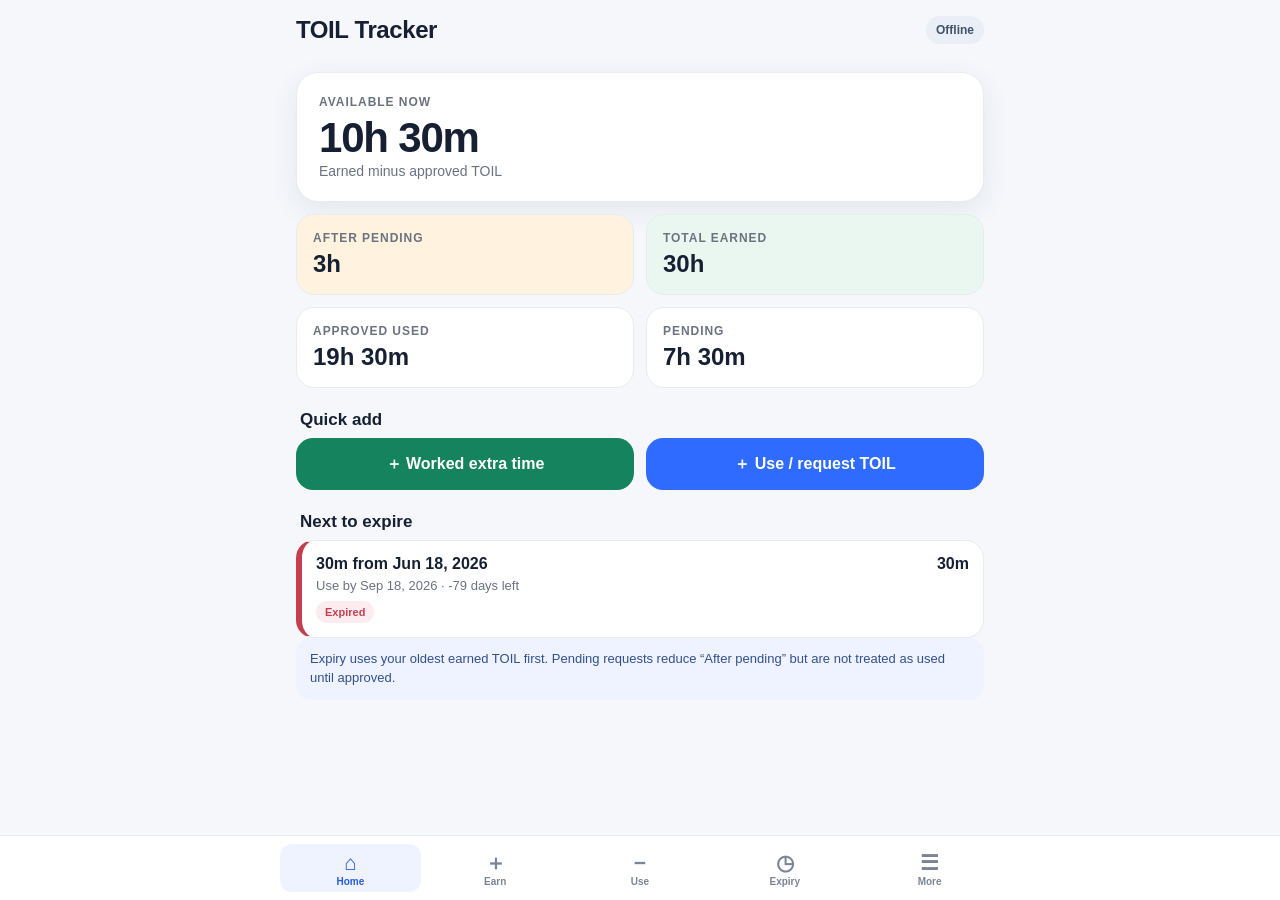
==== index.html @ 0cffee34 "Add files via upload" ====
<!doctype html>
<html lang="en">
<head>
<meta charset="utf-8"><meta name="viewport" content="width=device-width,initial-scale=1,viewport-fit=cover">
<meta name="theme-color" content="#17324d">
<link rel="manifest" href="manifest.json">
<link rel="icon" href="icon.svg" type="image/svg+xml">
<title>TOIL Tracker</title>
<link rel="stylesheet" href="styles.css">
</head>
<body>
<div class="app">
  <header class="topbar"><div class="brand"><h1>TOIL Tracker</h1><div class="pill">Offline</div></div></header>
  <main>
    <section id="home" class="screen active">
      <div class="card hero"><div class="eyebrow">Available now</div><div class="big" id="availableNow">—</div><div class="sub">Earned minus approved TOIL</div></div>
      <div class="grid2">
        <div class="metric orange"><div class="eyebrow">After pending</div><div class="v" id="afterPending">—</div></div>
        <div class="metric green"><div class="eyebrow">Total earned</div><div class="v" id="earnedTotal">—</div></div>
      </div>
      <div class="grid2" style="margin-top:12px">
        <div class="metric"><div class="eyebrow">Approved used</div><div class="v" id="approvedTotal">—</div></div>
        <div class="metric"><div class="eyebrow">Pending</div><div class="v" id="pendingTotal">—</div></div>
      </div>
      <div class="section-title">Quick add</div>
      <div class="quick">
        <button class="btn green" onclick="showScreen('earn')">＋ Worked extra time</button>
        <button class="btn primary" onclick="showScreen('take')">＋ Use / request TOIL</button>
      </div>
      <div class="section-title">Next to expire</div><div id="nextExpiry"></div>
      <div class="notice">Expiry uses your oldest earned TOIL first. Pending requests reduce “After pending” but are not treated as used until approved.</div>
    </section>

    <section id="earn" class="screen">
      <div class="card"><div class="section-title" style="margin-top:0">Log extra time worked</div>
      <form id="earnedForm">
        <label>Date<input id="earnDate" type="date" required></label>
        <div><label>Time worked</label><div class="duration">
          <label>Hours<input id="earnHours" type="number" min="0" max="24" inputmode="numeric"></label>
          <label>Minutes<input id="earnMinutes" type="number" min="0" max="59" inputmode="numeric"></label>
        </div></div>
        <div class="chips"><button type="button" class="chip" onclick="setDuration('earn',60)">1 hour</button><button type="button" class="chip" onclick="setDuration('earn',30)">30 min</button><button type="button" class="chip" onclick="setDuration('earn',450)">7h 30m</button></div>
        <label>What was it for? <span style="font-weight:400">(optional)</span><textarea id="earnNote" placeholder="e.g. QFTs"></textarea></label>
        <button class="btn green" type="submit">Save earned time</button>
      </form></div>
    </section>

    <section id="take" class="screen">
      <div class="card"><div class="section-title" style="margin-top:0">Log TOIL request / use</div>
      <form id="takenForm">
        <label>Date<input id="takeDate" type="date" required></label>
        <div><label>TOIL time</label><div class="duration">
          <label>Hours<input id="takeHours" type="number" min="0" max="24" inputmode="numeric"></label>
          <label>Minutes<input id="takeMinutes" type="number" min="0" max="59" inputmode="numeric"></label>
        </div></div>
        <div class="chips"><button type="button" class="chip" onclick="setDuration('take',450)">Full day · 7h 30m</button><button type="button" class="chip" onclick="setDuration('take',225)">Half day · 3h 45m</button><button type="button" class="chip" onclick="setDuration('take',60)">1 hour</button></div>
        <label>Status<select id="takeStatus"><option>Requested</option><option>Approved</option><option>Rejected</option><option>Cancelled</option></select></label>
        <label>Note <span style="font-weight:400">(optional)</span><textarea id="takeNote" placeholder="e.g. Christmas Eve"></textarea></label>
        <button class="btn primary" type="submit">Save TOIL entry</button>
      </form></div>
    </section>

    <section id="expiry" class="screen">
      <div class="card"><div class="section-title" style="margin-top:0">3‑month expiry</div>
      <div class="sub">Green = 31+ days · Orange = 15–30 days · Red = 14 days or less.</div></div>
      <div id="expiryList" class="list"></div>
    </section>

    <section id="more" class="screen">
      <div class="card"><div class="section-title" style="margin-top:0">History</div><div id="historyList" class="list"></div></div>

      <div class="card"><div class="section-title" style="margin-top:0">Overtime</div>
      <form id="overtimeForm">
        <label>Date<input id="otDate" type="date" required></label>
        <div class="duration"><label>Hours<input id="otHours" type="number" min="0" max="24" inputmode="numeric"></label><label>Minutes<input id="otMinutes" type="number" min="0" max="59" inputmode="numeric"></label></div>
        <label>Type<select id="otType"><option>Paid overtime</option><option>Saturday enhancement</option><option>Other</option></select></label>
        <label>Status<select id="otStatus"><option>To submit</option><option>Submitted</option><option>Approved</option><option>Paid</option><option>Logged</option></select></label>
        <label>Note<textarea id="otNote" placeholder="Optional"></textarea></label>
        <button class="btn secondary" type="submit">Save overtime</button>
      </form>
      <hr><div id="overtimeList" class="list"></div></div>

      <div class="card"><div class="section-title" style="margin-top:0">Backup</div>
        <div class="notice">Your data lives only in this browser/device. Export a backup occasionally.</div>
        <div class="quick" style="margin-top:12px"><button id="backupBtn" class="btn ghost">Export backup</button><label class="btn ghost" style="text-align:center">Restore backup<input id="restoreFile" type="file" accept=".json,application/json" style="display:none"></label></div>
        <button id="resetBtn" class="btn ghost" style="width:100%;margin-top:12px">Reset to original data</button>
      </div>
    </section>
  </main>
</div>
<nav class="bottomnav"><div class="navinner">
  <button class="navbtn active" data-screen="home"><span>⌂</span>Home</button>
  <button class="navbtn" data-screen="earn"><span>＋</span>Earn</button>
  <button class="navbtn" data-screen="take"><span>−</span>Use</button>
  <button class="navbtn" data-screen="expiry"><span>◷</span>Expiry</button>
  <button class="navbtn" data-screen="more"><span>☰</span>More</button>
</div></nav>
<script src="app.js"></script>
</body></html>
---- styles.css ----
:root{
  --bg:#f5f7fb;--card:#fff;--text:#172033;--muted:#6b7280;--line:#e7ebf2;
  --navy:#17324d;--blue:#2f6bff;--green:#16835f;--green-bg:#e9f7f0;
  --orange:#c56b00;--orange-bg:#fff3df;--red:#c33f50;--red-bg:#fdecef;
  --grey-bg:#f1f3f6;--shadow:0 8px 28px rgba(24,39,75,.08);--r:22px;
}
*{box-sizing:border-box}
html,body{margin:0;padding:0;background:var(--bg);color:var(--text);font-family:-apple-system,BlinkMacSystemFont,"Segoe UI",Roboto,Arial,sans-serif}
body{padding-bottom:96px}
.app{max-width:720px;margin:0 auto}
.topbar{position:sticky;top:0;z-index:20;background:rgba(245,247,251,.94);backdrop-filter:blur(16px);padding:16px 16px 8px}
.brand{display:flex;align-items:center;justify-content:space-between}
.brand h1{font-size:24px;margin:0;font-weight:800;letter-spacing:-.4px}
.pill{font-size:12px;font-weight:700;padding:7px 10px;border-radius:999px;background:#e9eef7;color:#42526a}
main{padding:8px 16px 24px}
.screen{display:none}.screen.active{display:block}
.card{background:var(--card);border:1px solid var(--line);border-radius:var(--r);box-shadow:var(--shadow);padding:18px;margin:12px 0}
.hero{padding:22px}
.eyebrow{font-size:12px;text-transform:uppercase;letter-spacing:.08em;color:var(--muted);font-weight:800}
.big{font-size:42px;line-height:1;font-weight:850;margin:8px 0 4px;letter-spacing:-1.2px}
.sub{color:var(--muted);font-size:14px}
.grid2{display:grid;grid-template-columns:1fr 1fr;gap:12px}
.metric{padding:16px;border-radius:18px;border:1px solid var(--line);background:#fff}
.metric .v{font-size:24px;font-weight:800;margin-top:5px}
.metric.green{background:var(--green-bg)}.metric.orange{background:var(--orange-bg)}
.section-title{font-size:17px;font-weight:800;margin:22px 4px 8px}
.quick{display:grid;grid-template-columns:1fr 1fr;gap:12px}
.btn{appearance:none;border:0;border-radius:17px;padding:15px 16px;font-size:16px;font-weight:800;cursor:pointer;min-height:52px}
.btn.primary{background:var(--blue);color:#fff}.btn.secondary{background:#eaf0ff;color:#204fc8}
.btn.green{background:var(--green);color:#fff}.btn.red{background:var(--red);color:#fff}
.btn.ghost{background:#fff;border:1px solid var(--line);color:var(--text)}
.btn.small{padding:9px 11px;min-height:0;font-size:13px;border-radius:12px}
form{display:grid;gap:12px}
label{font-size:13px;color:var(--muted);font-weight:700}
input,select,textarea{width:100%;border:1px solid #dfe4ec;border-radius:15px;background:#fff;padding:14px 14px;font-size:16px;color:var(--text);outline:none}
input:focus,select:focus,textarea:focus{border-color:#8aa8ff;box-shadow:0 0 0 3px #eaf0ff}
textarea{min-height:82px;resize:vertical}
.duration{display:grid;grid-template-columns:1fr 1fr;gap:10px}
.chips{display:flex;flex-wrap:wrap;gap:8px}
.chip{border:1px solid var(--line);background:#fff;padding:9px 12px;border-radius:999px;font-weight:750;font-size:13px;cursor:pointer}
.list{display:grid;gap:10px}
.item{background:#fff;border:1px solid var(--line);border-radius:18px;padding:14px 14px;display:grid;grid-template-columns:1fr auto;gap:10px}
.item-title{font-weight:800}.item-meta{font-size:13px;color:var(--muted);margin-top:4px;line-height:1.4}
.amount{font-size:16px;font-weight:850;text-align:right;white-space:nowrap}
.badge{display:inline-block;border-radius:999px;padding:5px 9px;font-size:11px;font-weight:850;margin-top:6px}
.badge.green{background:var(--green-bg);color:var(--green)}.badge.orange{background:var(--orange-bg);color:var(--orange)}
.badge.red{background:var(--red-bg);color:var(--red)}.badge.grey{background:var(--grey-bg);color:#667085}
.expiry{border-left:6px solid transparent}.expiry.green{border-left-color:var(--green)}.expiry.orange{border-left-color:var(--orange)}.expiry.red{border-left-color:var(--red)}.expiry.grey{border-left-color:#b4bbc5}
.bottomnav{position:fixed;left:0;right:0;bottom:0;z-index:30;background:rgba(255,255,255,.96);backdrop-filter:blur(18px);border-top:1px solid var(--line);padding:8px 8px max(8px,env(safe-area-inset-bottom))}
.navinner{max-width:720px;margin:0 auto;display:grid;grid-template-columns:repeat(5,1fr);gap:4px}
.navbtn{border:0;background:transparent;padding:7px 2px 5px;border-radius:12px;color:#7a8494;font-size:10px;font-weight:800}
.navbtn span{display:block;font-size:21px;line-height:1.1;margin-bottom:2px}
.navbtn.active{background:#eef3ff;color:#265bdd}
.empty{text-align:center;color:var(--muted);padding:24px 10px}
.notice{font-size:13px;background:#eef3ff;color:#34508a;border-radius:15px;padding:12px 14px;line-height:1.45}
.row-actions{display:flex;gap:8px;justify-content:flex-end;margin-top:10px}
hr{border:0;border-top:1px solid var(--line);margin:18px 0}
@media(max-width:390px){.big{font-size:38px}.quick{grid-template-columns:1fr}.grid2{gap:8px}.metric{padding:14px}.metric .v{font-size:21px}}
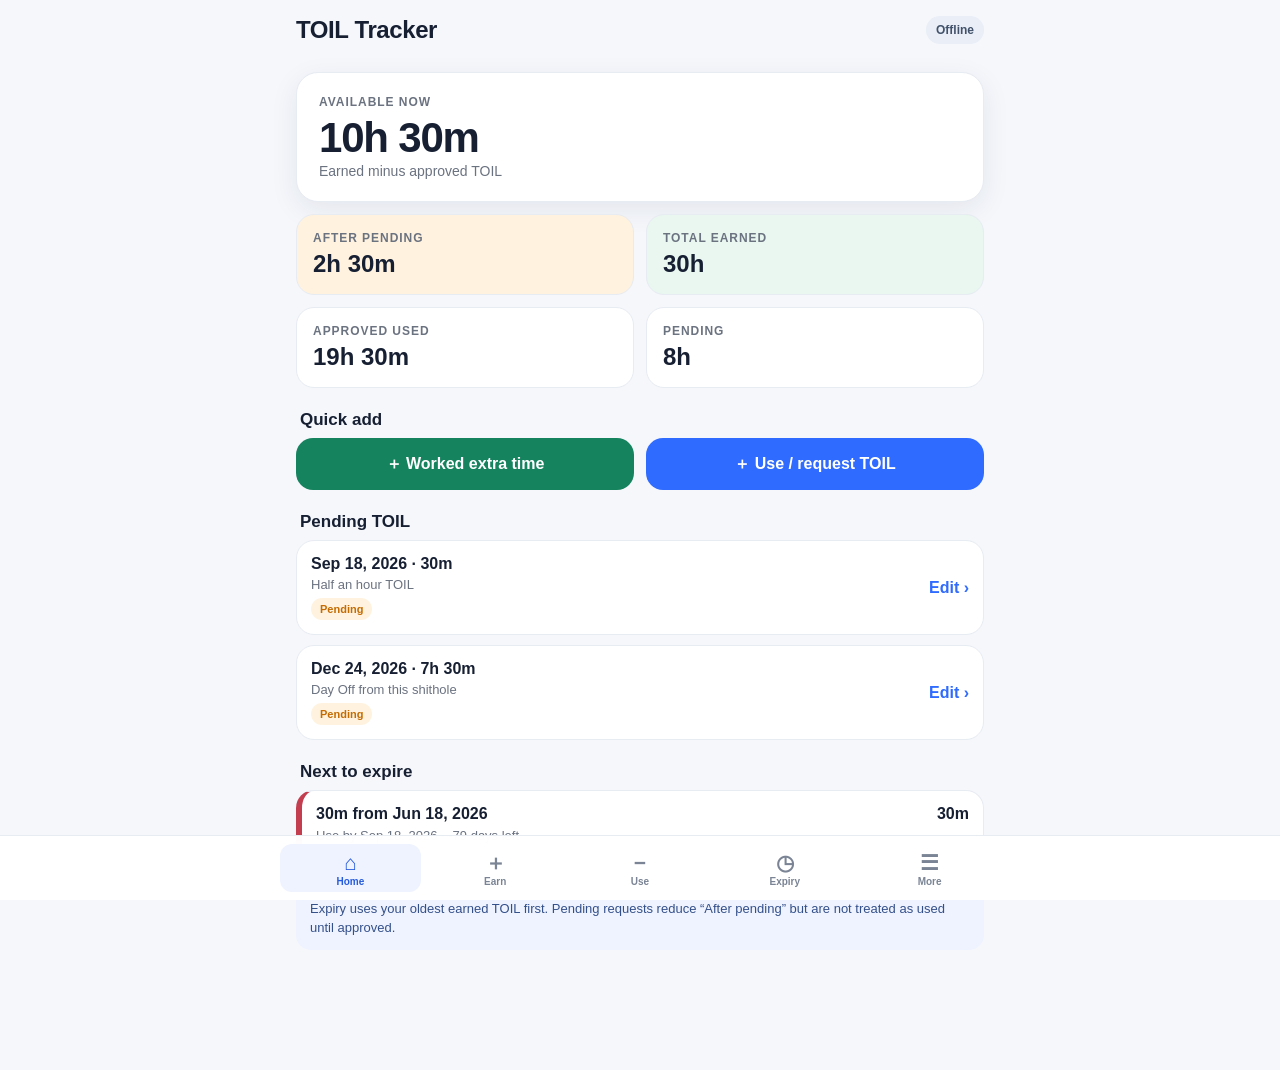
==== commit 36567944: "Add files via upload" ====
--- a/index.html
+++ b/index.html
@@ -27,7 +27,7 @@
         <button class="btn green" onclick="showScreen('earn')">＋ Worked extra time</button>
         <button class="btn primary" onclick="showScreen('take')">＋ Use / request TOIL</button>
       </div>
-      <div class="section-title">Next to expire</div><div id="nextExpiry"></div>
+      <div class="section-title">Pending TOIL</div><div id="pendingHomeList" class="list"></div><div class="section-title">Next to expire</div><div id="nextExpiry"></div>
       <div class="notice">Expiry uses your oldest earned TOIL first. Pending requests reduce “After pending” but are not treated as used until approved.</div>
     </section>
 
@@ -46,7 +46,7 @@
     </section>
 
     <section id="take" class="screen">
-      <div class="card"><div class="section-title" style="margin-top:0">Log TOIL request / use</div>
+      <div class="card"><div class="section-title" id="takeFormTitle" style="margin-top:0">Log TOIL request / use</div>
       <form id="takenForm">
         <label>Date<input id="takeDate" type="date" required></label>
         <div><label>TOIL time</label><div class="duration">
@@ -55,8 +55,8 @@
         </div></div>
         <div class="chips"><button type="button" class="chip" onclick="setDuration('take',450)">Full day · 7h 30m</button><button type="button" class="chip" onclick="setDuration('take',225)">Half day · 3h 45m</button><button type="button" class="chip" onclick="setDuration('take',60)">1 hour</button></div>
         <label>Status<select id="takeStatus"><option>Requested</option><option>Approved</option><option>Rejected</option><option>Cancelled</option></select></label>
-        <label>Note <span style="font-weight:400">(optional)</span><textarea id="takeNote" placeholder="e.g. Christmas Eve"></textarea></label>
-        <button class="btn primary" type="submit">Save TOIL entry</button>
+        <label>Note <span style="font-weight:400">(optional)</span><textarea id="takeNote" placeholder="e.g. Day off"></textarea></label>
+        <button class="btn primary" id="takeSubmitBtn" type="submit">Save TOIL entry</button><button class="btn ghost" id="cancelTakenEdit" type="button" onclick="cancelTakenEdit()" style="display:none">Cancel edit</button>
       </form></div>
     </section>
 
@@ -67,7 +67,7 @@
     </section>
 
     <section id="more" class="screen">
-      <div class="card"><div class="section-title" style="margin-top:0">History</div><div id="historyList" class="list"></div></div>
+      <div class="card"><div class="section-title" style="margin-top:0">History</div><div class="history-controls"><select id="historySort" onchange="renderHistory()"><option value="newest" selected>Newest first</option><option value="oldest">Oldest first</option></select><select id="historyTypeFilter" onchange="renderHistory()"><option>All</option><option>Earned</option><option>TOIL</option></select><select id="historyStatusFilter" onchange="renderHistory()"><option>All</option><option>Requested</option><option>Approved</option><option>Rejected</option><option>Cancelled</option></select><input id="historySearch" type="search" placeholder="Search notes or dates…" oninput="renderHistory()"></div><div id="historyList" class="list"></div></div>
 
       <div class="card"><div class="section-title" style="margin-top:0">Overtime</div>
       <form id="overtimeForm">
@@ -80,10 +80,10 @@
       </form>
       <hr><div id="overtimeList" class="list"></div></div>
 
-      <div class="card"><div class="section-title" style="margin-top:0">Backup</div>
-        <div class="notice">Your data lives only in this browser/device. Export a backup occasionally.</div>
-        <div class="quick" style="margin-top:12px"><button id="backupBtn" class="btn ghost">Export backup</button><label class="btn ghost" style="text-align:center">Restore backup<input id="restoreFile" type="file" accept=".json,application/json" style="display:none"></label></div>
-        <button id="resetBtn" class="btn ghost" style="width:100%;margin-top:12px">Reset to original data</button>
+      <div class="card"><div class="section-title" style="margin-top:0">Data & updates</div>
+        <div class="notice">Before installing a new build, download your data here. In the new build, use Upload data to restore everything.</div>
+        <div class="quick" style="margin-top:12px"><button id="backupBtn" class="btn ghost">Download data</button><label class="btn ghost" style="text-align:center">Upload data<input id="restoreFile" type="file" accept=".json,application/json" style="display:none"></label></div>
+        <button id="resetBtn" class="btn ghost" style="width:100%;margin-top:12px">Reset app data</button>
       </div>
     </section>
   </main>
--- a/styles.css
+++ b/styles.css
@@ -57,3 +57,15 @@
 .row-actions{display:flex;gap:8px;justify-content:flex-end;margin-top:10px}
 hr{border:0;border-top:1px solid var(--line);margin:18px 0}
 @media(max-width:390px){.big{font-size:38px}.quick{grid-template-columns:1fr}.grid2{gap:8px}.metric{padding:14px}.metric .v{font-size:21px}}
+
+.history-controls{display:grid;grid-template-columns:1fr 1fr;gap:10px;margin:10px 0 14px}.history-controls input{grid-column:1/-1}@media(max-width:420px){.history-controls{grid-template-columns:1fr}.history-controls input{grid-column:auto}}
+
+.pending-card{
+  width:100%;text-align:left;background:#fff;border:1px solid var(--line);border-radius:18px;
+  padding:14px;display:grid;grid-template-columns:1fr auto;gap:10px;align-items:center;
+  color:var(--text);box-shadow:none;font:inherit;cursor:pointer
+}
+.pending-title{font-weight:800;font-size:16px}
+.pending-note{font-size:13px;color:var(--muted);margin-top:4px}
+.pending-edit{font-weight:800;color:var(--blue);white-space:nowrap}
+.tap-edit{cursor:pointer}
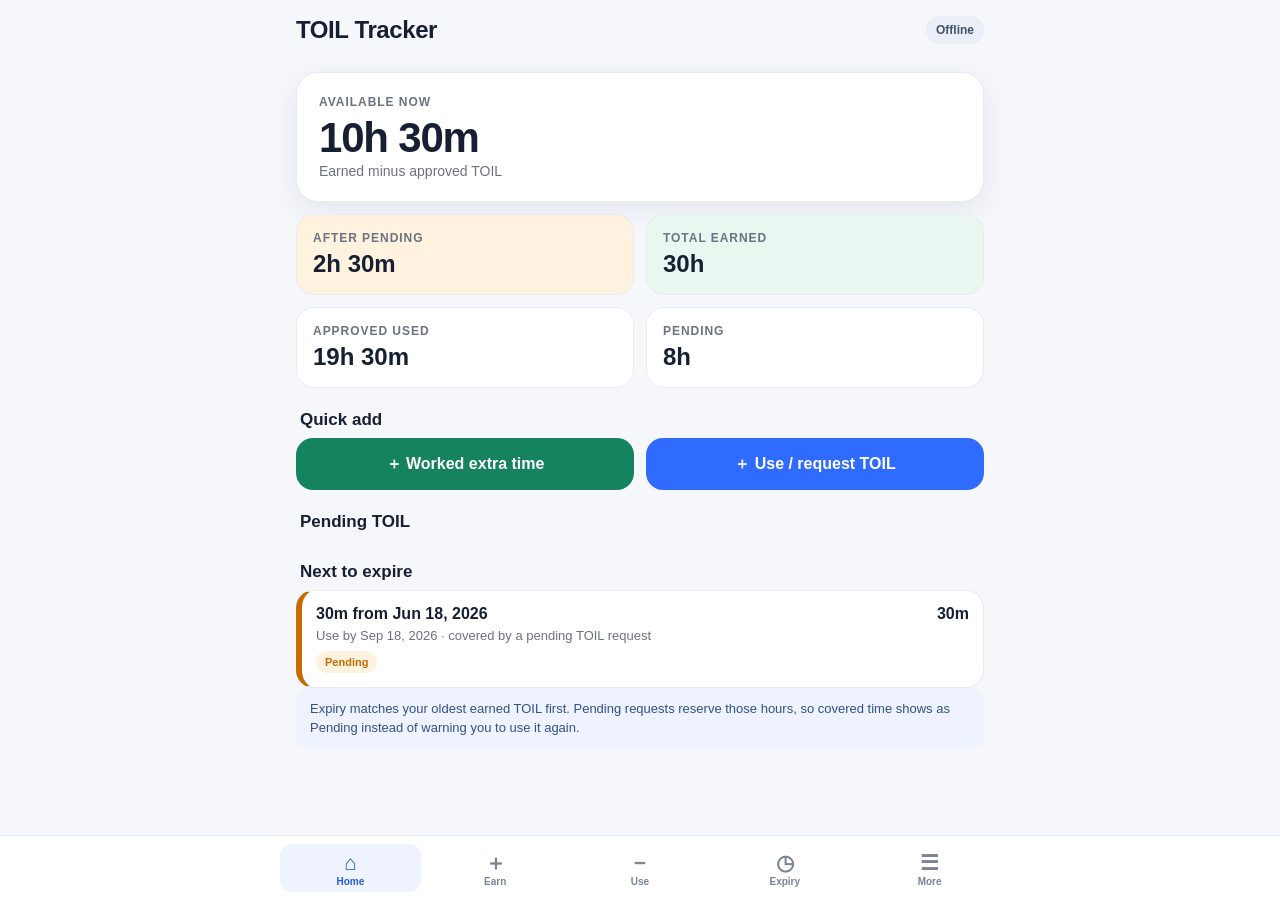
==== commit 992ec96e: "Add files via upload" ====
--- a/index.html
+++ b/index.html
@@ -28,7 +28,7 @@
         <button class="btn primary" onclick="showScreen('take')">＋ Use / request TOIL</button>
       </div>
       <div class="section-title">Pending TOIL</div><div id="pendingHomeList" class="list"></div><div class="section-title">Next to expire</div><div id="nextExpiry"></div>
-      <div class="notice">Expiry uses your oldest earned TOIL first. Pending requests reduce “After pending” but are not treated as used until approved.</div>
+      <div class="notice">Expiry matches your oldest earned TOIL first. Pending requests reserve those hours, so covered time shows as Pending instead of warning you to use it again.</div>
     </section>
 
     <section id="earn" class="screen">
@@ -66,10 +66,10 @@
       <div id="expiryList" class="list"></div>
     </section>
 
-    <section id="more" class="screen">
+    <section id="more" class="screen more-screen">
       <div class="card"><div class="section-title" style="margin-top:0">History</div><div class="history-controls"><select id="historySort" onchange="renderHistory()"><option value="newest" selected>Newest first</option><option value="oldest">Oldest first</option></select><select id="historyTypeFilter" onchange="renderHistory()"><option>All</option><option>Earned</option><option>TOIL</option></select><select id="historyStatusFilter" onchange="renderHistory()"><option>All</option><option>Requested</option><option>Approved</option><option>Rejected</option><option>Cancelled</option></select><input id="historySearch" type="search" placeholder="Search notes or dates…" oninput="renderHistory()"></div><div id="historyList" class="list"></div></div>
 
-      <div class="card"><div class="section-title" style="margin-top:0">Overtime</div>
+      <div class="card more-card overtime-card"><div class="section-title" style="margin-top:0">Overtime</div>
       <form id="overtimeForm">
         <label>Date<input id="otDate" type="date" required></label>
         <div class="duration"><label>Hours<input id="otHours" type="number" min="0" max="24" inputmode="numeric"></label><label>Minutes<input id="otMinutes" type="number" min="0" max="59" inputmode="numeric"></label></div>
@@ -80,7 +80,7 @@
       </form>
       <hr><div id="overtimeList" class="list"></div></div>
 
-      <div class="card"><div class="section-title" style="margin-top:0">Data & updates</div>
+      <div class="card more-card data-card"><div class="section-title" style="margin-top:0">Data & updates</div>
         <div class="notice">Before installing a new build, download your data here. In the new build, use Upload data to restore everything.</div>
         <div class="quick" style="margin-top:12px"><button id="backupBtn" class="btn ghost">Download data</button><label class="btn ghost" style="text-align:center">Upload data<input id="restoreFile" type="file" accept=".json,application/json" style="display:none"></label></div>
         <button id="resetBtn" class="btn ghost" style="width:100%;margin-top:12px">Reset app data</button>
--- a/styles.css
+++ b/styles.css
@@ -69,3 +69,18 @@
 .pending-note{font-size:13px;color:var(--muted);margin-top:4px}
 .pending-edit{font-weight:800;color:var(--blue);white-space:nowrap}
 .tap-edit{cursor:pointer}
+
+.history-item{position:relative;overflow:hidden}
+.history-item::before{content:"";position:absolute;left:0;top:0;bottom:0;width:6px}
+.history-earned,.history-approved{background:linear-gradient(90deg,var(--green-bg),#fff 40%)}
+.history-earned::before,.history-approved::before{background:var(--green)}
+.history-requested{background:linear-gradient(90deg,var(--orange-bg),#fff 40%)}
+.history-requested::before{background:var(--orange)}
+.history-rejected{background:linear-gradient(90deg,var(--grey-bg),#fff 40%)}
+.history-rejected::before{background:#9aa3af}
+.history-cancelled{background:linear-gradient(90deg,var(--red-bg),#fff 40%)}
+.history-cancelled::before{background:var(--red)}
+.more-card{border-top:5px solid transparent}
+.history-card{border-top-color:var(--blue);background:linear-gradient(180deg,#f7f9ff,#fff 120px)}
+.overtime-card{border-top-color:#775da6;background:linear-gradient(180deg,#f6f1fb,#fff 120px)}
+.data-card{border-top-color:var(--green);background:linear-gradient(180deg,#effaf5,#fff 120px)}
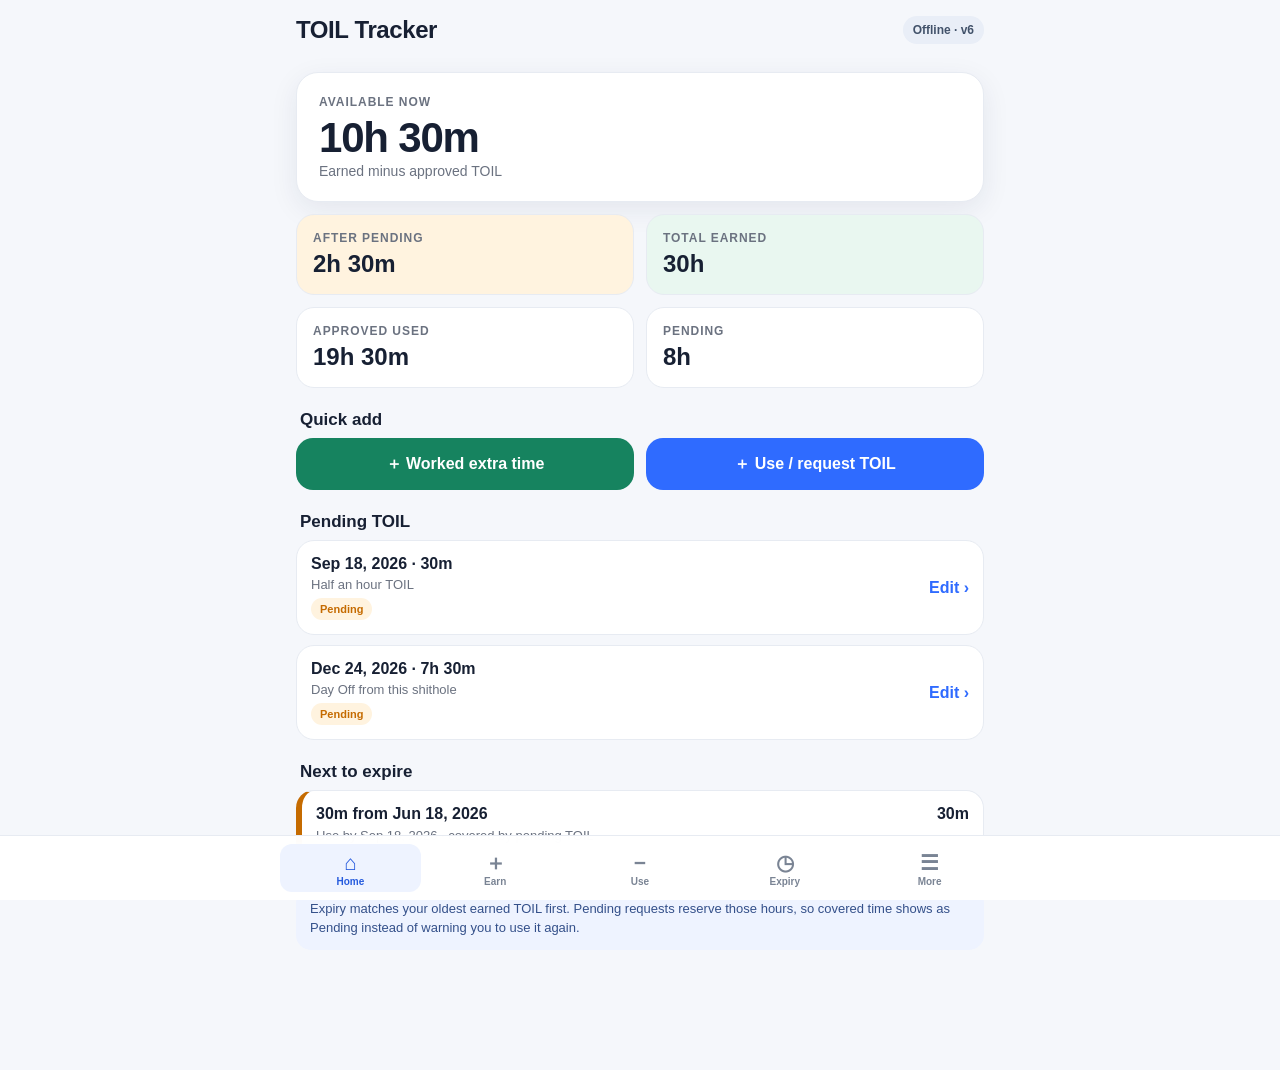
==== commit 170dc6d5: "Add files via upload" ====
--- a/index.html
+++ b/index.html
@@ -10,7 +10,7 @@
 </head>
 <body>
 <div class="app">
-  <header class="topbar"><div class="brand"><h1>TOIL Tracker</h1><div class="pill">Offline</div></div></header>
+  <header class="topbar"><div class="brand"><h1>TOIL Tracker</h1><div class="pill">Offline · v6</div></div></header>
   <main>
     <section id="home" class="screen active">
       <div class="card hero"><div class="eyebrow">Available now</div><div class="big" id="availableNow">—</div><div class="sub">Earned minus approved TOIL</div></div>
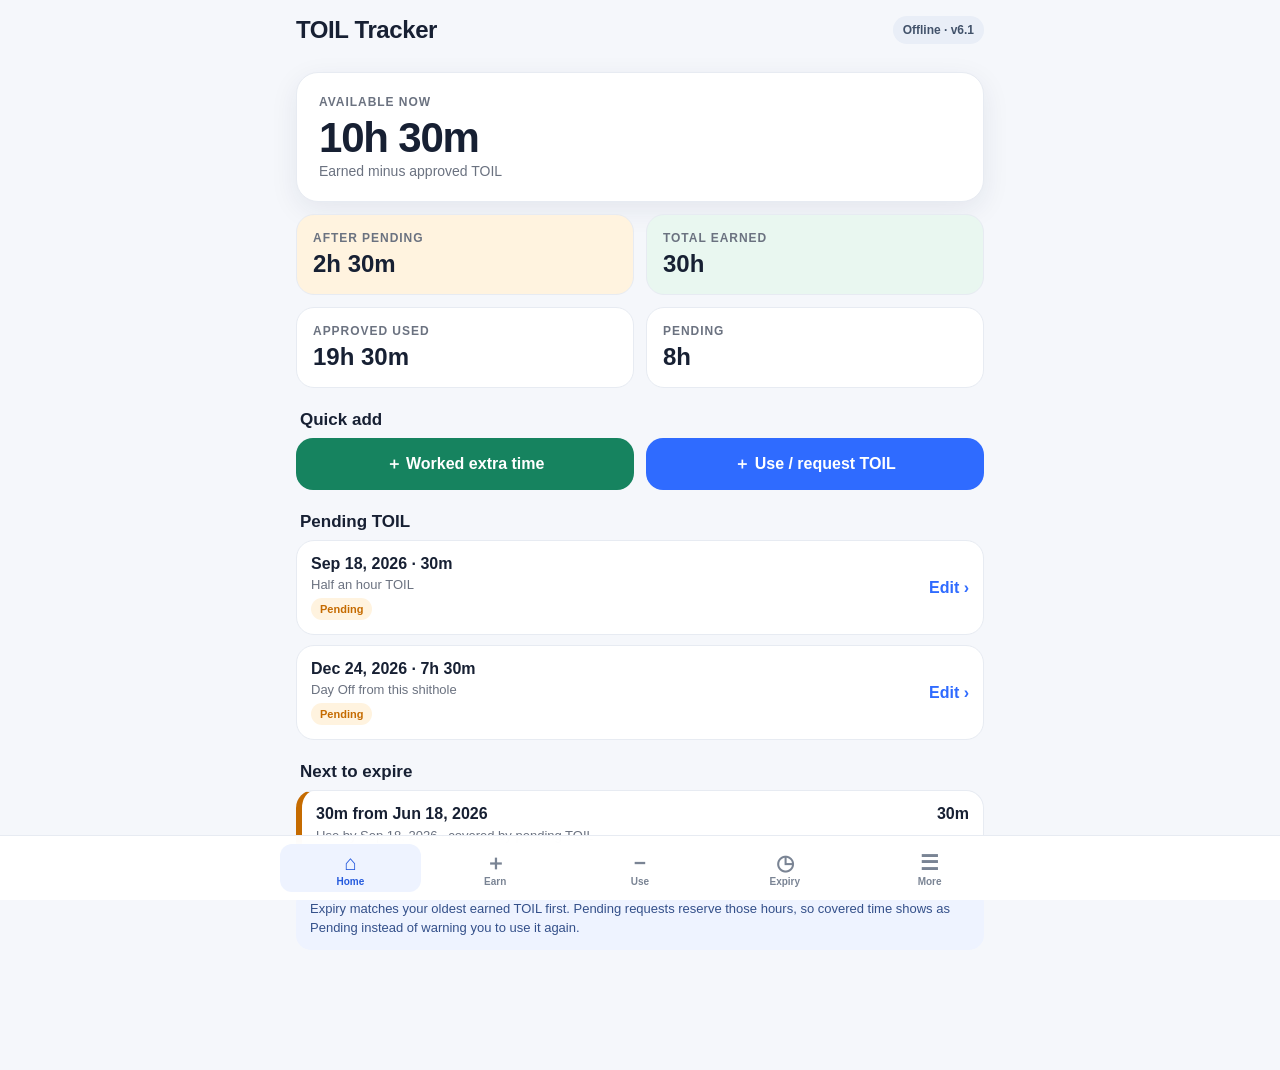
==== commit a2689b78: "Add files via upload" ====
--- a/index.html
+++ b/index.html
@@ -10,7 +10,7 @@
 </head>
 <body>
 <div class="app">
-  <header class="topbar"><div class="brand"><h1>TOIL Tracker</h1><div class="pill">Offline · v6</div></div></header>
+  <header class="topbar"><div class="brand"><h1>TOIL Tracker</h1><div class="pill">Offline · v6.1</div></div></header>
   <main>
     <section id="home" class="screen active">
       <div class="card hero"><div class="eyebrow">Available now</div><div class="big" id="availableNow">—</div><div class="sub">Earned minus approved TOIL</div></div>
--- a/styles.css
+++ b/styles.css
@@ -84,3 +84,18 @@
 .history-card{border-top-color:var(--blue);background:linear-gradient(180deg,#f7f9ff,#fff 120px)}
 .overtime-card{border-top-color:#775da6;background:linear-gradient(180deg,#f6f1fb,#fff 120px)}
 .data-card{border-top-color:var(--green);background:linear-gradient(180deg,#effaf5,#fff 120px)}
+
+/* v6.1 - compact date fields */
+#earnDate, #takeDate, #otDate{
+  max-width: 320px;
+  width: 100%;
+  margin-left: auto;
+  margin-right: auto;
+  display: block;
+  text-align: center;
+}
+@media(max-width:420px){
+  #earnDate, #takeDate, #otDate{
+    max-width: 280px;
+  }
+}
